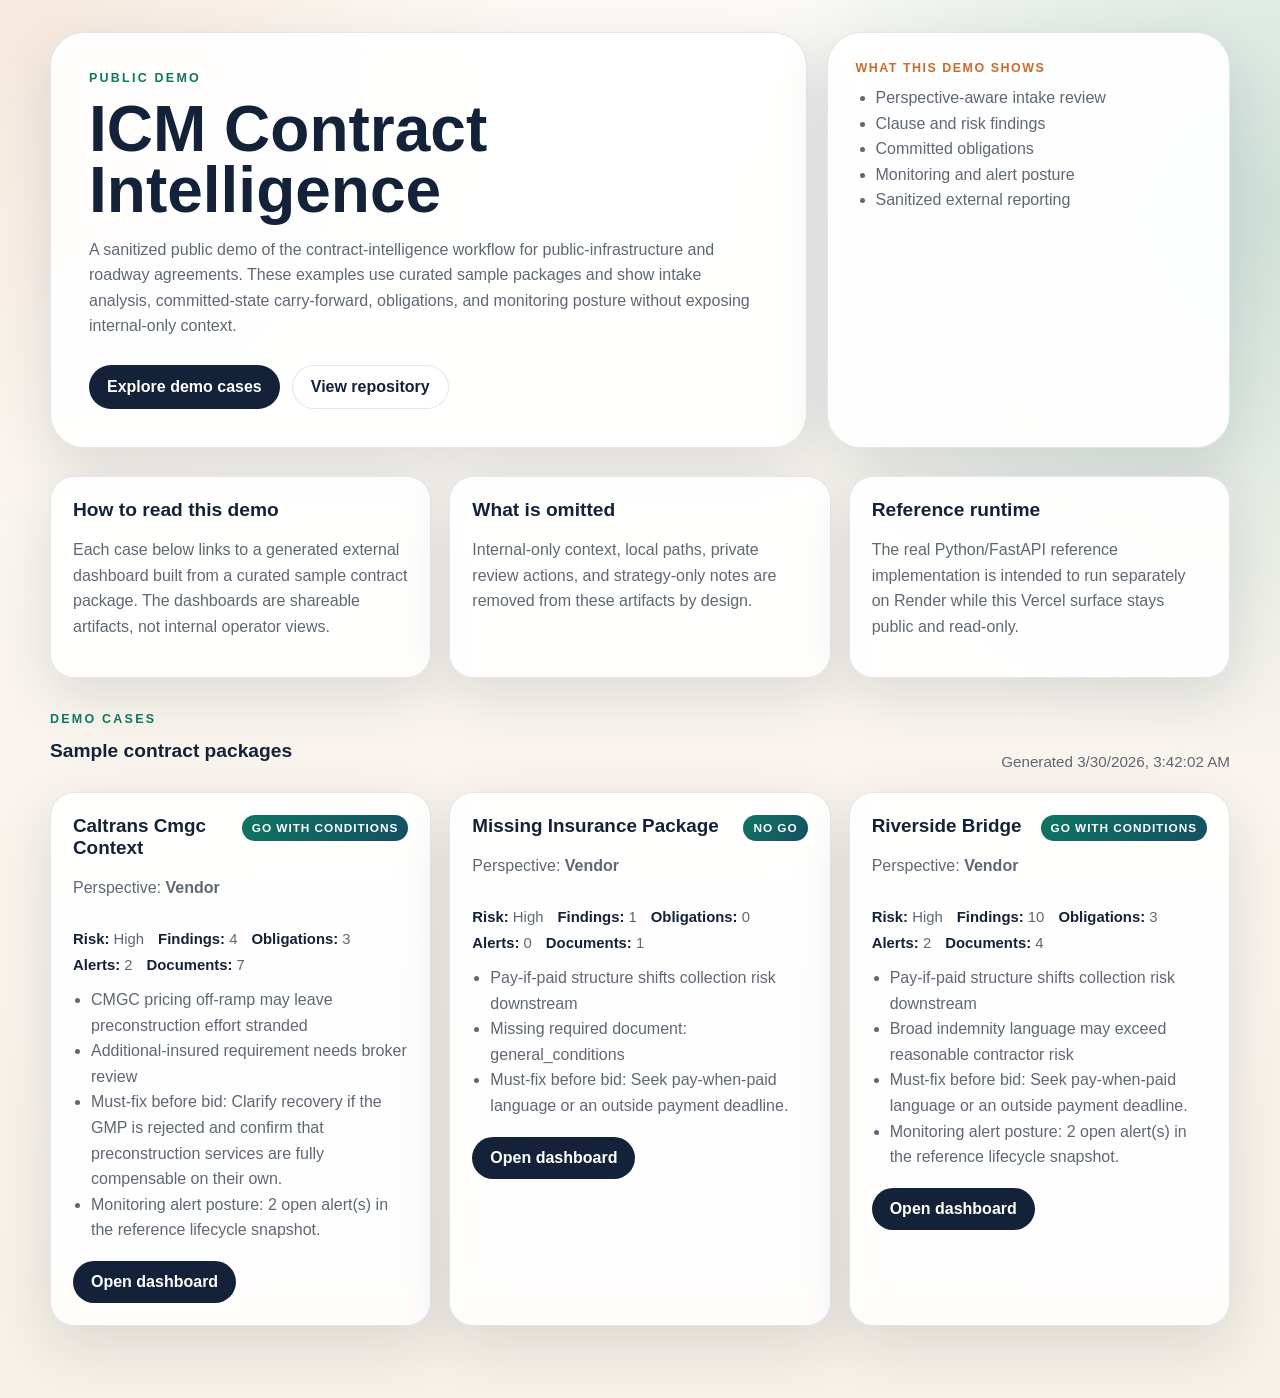
==== demo_site/index.html @ 8128413a "DemoSurface" ====
<!DOCTYPE html>
<html lang="en">
<head>
  <meta charset="utf-8">
  <meta name="viewport" content="width=device-width, initial-scale=1">
  <title>ICM Demo</title>
  <link rel="stylesheet" href="./styles.css">
</head>
<body>
  <div class="page-shell">
    <header class="hero">
      <div class="hero-copy">
        <p class="eyebrow">Public Demo</p>
        <h1>ICM Contract Intelligence</h1>
        <p class="lead">
          A sanitized public demo of the contract-intelligence workflow for public-infrastructure and roadway agreements.
          These examples use curated sample packages and show intake analysis, committed-state carry-forward, obligations,
          and monitoring posture without exposing internal-only context.
        </p>
        <div class="hero-actions">
          <a class="button button-primary" href="#demo-cases">Explore demo cases</a>
          <a class="button button-secondary" href="https://github.com/BDB-Labs/INTELLIGENT-CONTRACT-MANAGEMENT">View repository</a>
        </div>
      </div>
      <aside class="hero-panel">
        <p class="panel-label">What this demo shows</p>
        <ul>
          <li>Perspective-aware intake review</li>
          <li>Clause and risk findings</li>
          <li>Committed obligations</li>
          <li>Monitoring and alert posture</li>
          <li>Sanitized external reporting</li>
        </ul>
      </aside>
    </header>

    <main>
      <section class="overview-grid">
        <article class="info-card">
          <h2>How to read this demo</h2>
          <p>
            Each case below links to a generated external dashboard built from a curated sample contract package.
            The dashboards are shareable artifacts, not internal operator views.
          </p>
        </article>
        <article class="info-card">
          <h2>What is omitted</h2>
          <p>
            Internal-only context, local paths, private review actions, and strategy-only notes are removed from these artifacts by design.
          </p>
        </article>
        <article class="info-card">
          <h2>Reference runtime</h2>
          <p>
            The real Python/FastAPI reference implementation is intended to run separately on Render while this Vercel surface stays public and read-only.
          </p>
        </article>
      </section>

      <section id="demo-cases" class="cases-section">
        <div class="section-head">
          <div>
            <p class="eyebrow">Demo Cases</p>
            <h2>Sample contract packages</h2>
          </div>
          <p id="generated-at" class="generated-at"></p>
        </div>
        <div id="case-grid" class="case-grid">
          <article class="loading-card">
            <p>Loading demo cases…</p>
          </article>
        </div>
      </section>
    </main>
  </div>

  <script src="./app.js"></script>
</body>
</html>
---- demo_site/styles.css ----
:root {
  color-scheme: light;
  --ink: #132238;
  --muted: #5e6874;
  --bg: #f6f0e6;
  --paper: rgba(255, 255, 255, 0.92);
  --paper-strong: #ffffff;
  --accent: #0f7662;
  --accent-2: #c96b2c;
  --line: rgba(19, 34, 56, 0.11);
  --shadow: 0 18px 56px rgba(19, 34, 56, 0.12);
  --radius-xl: 34px;
  --radius-lg: 24px;
  --radius-md: 16px;
}

* {
  box-sizing: border-box;
}

body {
  margin: 0;
  font-family: "Avenir Next", "Segoe UI", sans-serif;
  color: var(--ink);
  background:
    radial-gradient(circle at 0% 0%, rgba(201, 107, 44, 0.12), transparent 28%),
    radial-gradient(circle at 100% 15%, rgba(15, 118, 98, 0.18), transparent 32%),
    linear-gradient(180deg, #fcfaf6 0%, var(--bg) 100%);
}

.page-shell {
  max-width: 1220px;
  margin: 0 auto;
  padding: 32px 20px 72px;
}

.hero {
  display: grid;
  grid-template-columns: minmax(0, 1.5fr) minmax(280px, 0.8fr);
  gap: 20px;
  align-items: stretch;
  margin-bottom: 28px;
}

.hero-copy,
.hero-panel,
.info-card,
.case-card,
.loading-card {
  background: var(--paper);
  border: 1px solid var(--line);
  box-shadow: var(--shadow);
}

.hero-copy {
  border-radius: var(--radius-xl);
  padding: 38px;
}

.hero-panel {
  border-radius: var(--radius-xl);
  padding: 28px;
}

.eyebrow {
  margin: 0 0 14px;
  color: var(--accent);
  text-transform: uppercase;
  letter-spacing: 0.18em;
  font-size: 0.78rem;
  font-weight: 700;
}

h1 {
  margin: 0;
  font-size: clamp(2.3rem, 5vw, 4.4rem);
  line-height: 0.95;
}

h2 {
  margin: 0 0 12px;
  font-size: 1.2rem;
}

.lead,
.info-card p,
.hero-panel li,
.case-card p,
.case-card li,
.generated-at {
  color: var(--muted);
  line-height: 1.6;
}

.hero-actions {
  display: flex;
  flex-wrap: wrap;
  gap: 12px;
  margin-top: 26px;
}

.button {
  display: inline-flex;
  align-items: center;
  justify-content: center;
  padding: 12px 18px;
  border-radius: 999px;
  font-weight: 700;
  text-decoration: none;
  transition: transform 140ms ease, opacity 140ms ease;
}

.button:hover {
  transform: translateY(-1px);
}

.button-primary {
  background: var(--ink);
  color: white;
}

.button-secondary {
  color: var(--ink);
  border: 1px solid var(--line);
  background: rgba(255, 255, 255, 0.66);
}

.panel-label {
  margin: 0 0 10px;
  color: var(--accent-2);
  font-weight: 700;
  text-transform: uppercase;
  letter-spacing: 0.12em;
  font-size: 0.78rem;
}

.hero-panel ul {
  margin: 0;
  padding-left: 20px;
}

.overview-grid {
  display: grid;
  grid-template-columns: repeat(3, minmax(0, 1fr));
  gap: 18px;
  margin-bottom: 34px;
}

.info-card,
.case-card,
.loading-card {
  border-radius: var(--radius-lg);
  padding: 22px;
}

.cases-section {
  margin-top: 14px;
}

.section-head {
  display: flex;
  align-items: flex-end;
  justify-content: space-between;
  gap: 18px;
  margin-bottom: 18px;
}

.generated-at {
  margin: 0;
  font-size: 0.95rem;
}

.case-grid {
  display: grid;
  grid-template-columns: repeat(auto-fit, minmax(280px, 1fr));
  gap: 18px;
}

.case-head {
  display: flex;
  justify-content: space-between;
  gap: 12px;
  align-items: flex-start;
}

.case-head h3 {
  margin: 0;
  font-size: 1.18rem;
}

.badge {
  padding: 6px 10px;
  border-radius: 999px;
  background: linear-gradient(135deg, var(--accent), #164e63);
  color: white;
  font-size: 0.74rem;
  text-transform: uppercase;
  letter-spacing: 0.08em;
  font-weight: 700;
  flex-shrink: 0;
}

.stats {
  display: flex;
  flex-wrap: wrap;
  gap: 10px 14px;
  margin: 14px 0;
  color: var(--muted);
  font-size: 0.93rem;
}

.stats strong {
  color: var(--ink);
}

.case-card ul {
  padding-left: 18px;
  margin: 0 0 18px;
}

.case-card a {
  width: fit-content;
}

@media (max-width: 960px) {
  .hero,
  .overview-grid {
    grid-template-columns: 1fr;
  }

  .section-head {
    flex-direction: column;
    align-items: flex-start;
  }
}
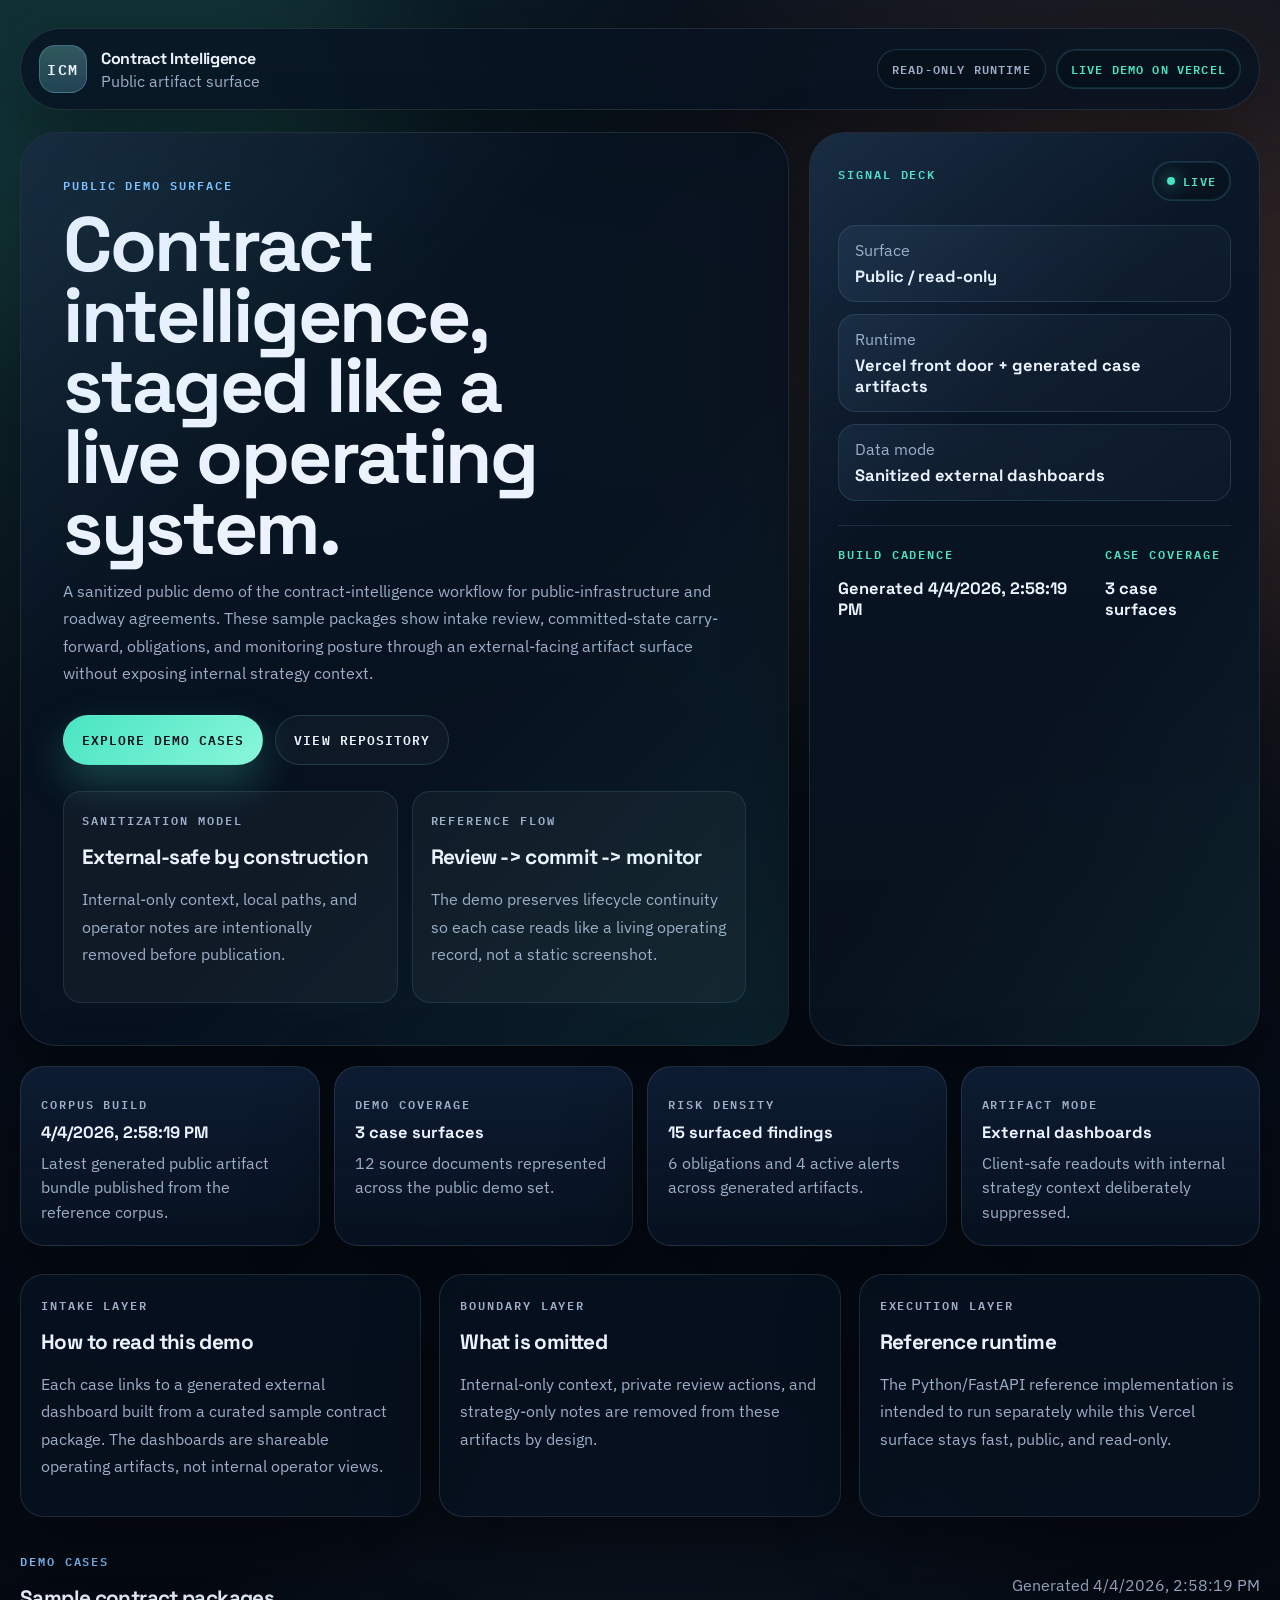
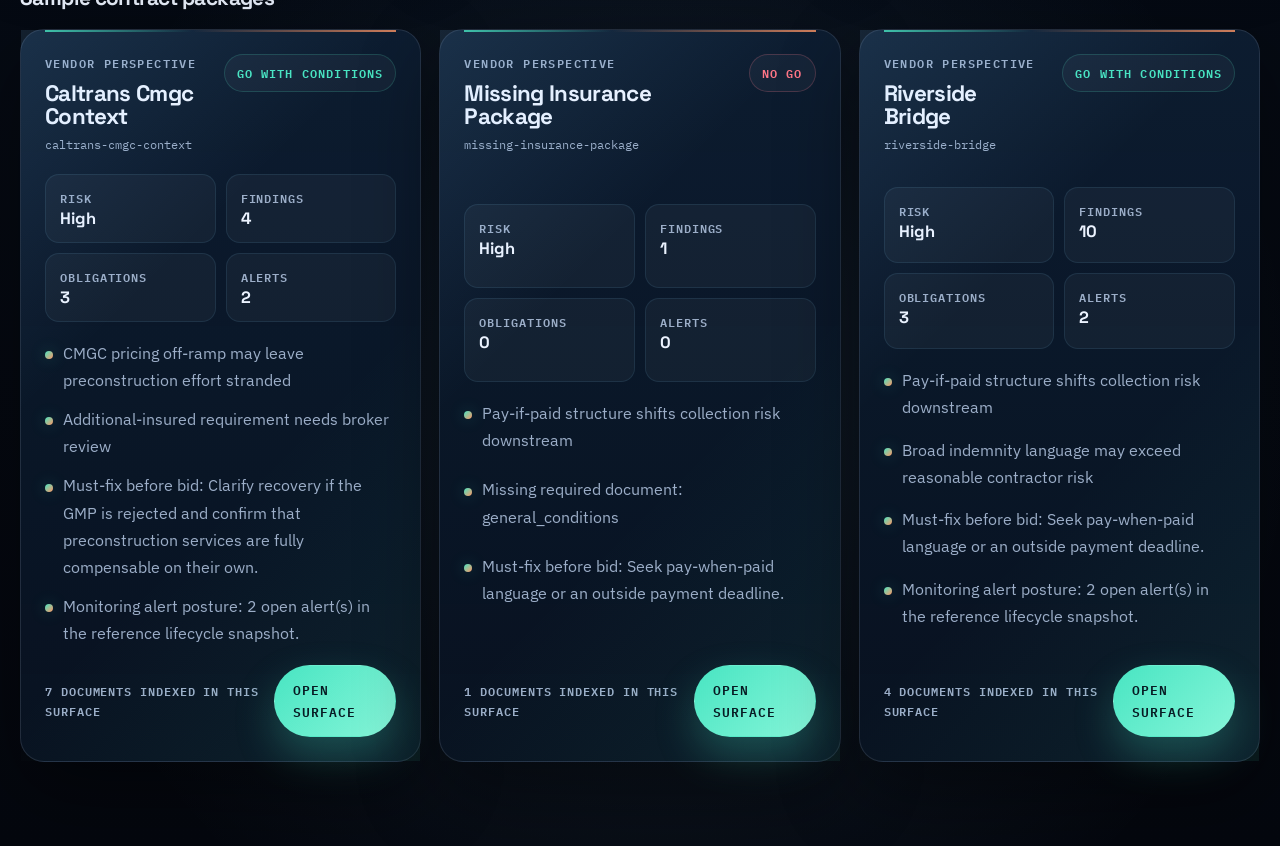
==== commit cef19d2b: "Redesign ICM demo surface" ====
--- a/demo_site/index.html
+++ b/demo_site/index.html
@@ -3,56 +3,119 @@
 <head>
   <meta charset="utf-8">
   <meta name="viewport" content="width=device-width, initial-scale=1">
+  <meta name="theme-color" content="#07111d">
   <title>ICM Demo</title>
+  <link rel="preconnect" href="https://fonts.googleapis.com">
+  <link rel="preconnect" href="https://fonts.gstatic.com" crossorigin>
+  <link href="https://fonts.googleapis.com/css2?family=IBM+Plex+Mono:wght@500;600&family=IBM+Plex+Sans:wght@400;500;600;700&family=Space+Grotesk:wght@500;700&display=swap" rel="stylesheet">
+  <link rel="icon" href="/favicon.svg" type="image/svg+xml">
   <link rel="stylesheet" href="./styles.css">
 </head>
 <body>
+  <div class="background-grid" aria-hidden="true"></div>
+  <div class="background-orb background-orb-left" aria-hidden="true"></div>
+  <div class="background-orb background-orb-right" aria-hidden="true"></div>
   <div class="page-shell">
-    <header class="hero">
-      <div class="hero-copy">
-        <p class="eyebrow">Public Demo</p>
-        <h1>ICM Contract Intelligence</h1>
-        <p class="lead">
-          A sanitized public demo of the contract-intelligence workflow for public-infrastructure and roadway agreements.
-          These examples use curated sample packages and show intake analysis, committed-state carry-forward, obligations,
-          and monitoring posture without exposing internal-only context.
-        </p>
-        <div class="hero-actions">
-          <a class="button button-primary" href="#demo-cases">Explore demo cases</a>
-          <a class="button button-secondary" href="https://github.com/BDB-Labs/INTELLIGENT-CONTRACT-MANAGEMENT">View repository</a>
-        </div>
+    <header class="topbar">
+      <a class="wordmark" href="/">
+        <span class="wordmark-mark">ICM</span>
+        <span class="wordmark-copy">
+          <strong>Contract Intelligence</strong>
+          <span>Public artifact surface</span>
+        </span>
+      </a>
+      <div class="topbar-status">
+        <span class="status-chip">Read-only runtime</span>
+        <span class="status-chip status-chip-live">Live demo on Vercel</span>
       </div>
-      <aside class="hero-panel">
-        <p class="panel-label">What this demo shows</p>
-        <ul>
-          <li>Perspective-aware intake review</li>
-          <li>Clause and risk findings</li>
-          <li>Committed obligations</li>
-          <li>Monitoring and alert posture</li>
-          <li>Sanitized external reporting</li>
-        </ul>
-      </aside>
     </header>
 
     <main>
+      <section class="hero">
+        <div class="hero-copy">
+          <p class="eyebrow">Public Demo Surface</p>
+          <h1>Contract intelligence, staged like a live operating system.</h1>
+          <p class="lead">
+            A sanitized public demo of the contract-intelligence workflow for public-infrastructure and roadway agreements.
+            These sample packages show intake review, committed-state carry-forward, obligations, and monitoring posture
+            through an external-facing artifact surface without exposing internal strategy context.
+          </p>
+          <div class="hero-actions">
+            <a class="button button-primary" href="#demo-cases">Explore demo cases</a>
+            <a class="button button-secondary" href="https://github.com/BDB-Labs/INTELLIGENT-CONTRACT-MANAGEMENT">View repository</a>
+          </div>
+          <div class="hero-meta-grid">
+            <article class="hero-meta-card">
+              <p class="meta-label">Sanitization model</p>
+              <h2>External-safe by construction</h2>
+              <p>Internal-only context, local paths, and operator notes are intentionally removed before publication.</p>
+            </article>
+            <article class="hero-meta-card">
+              <p class="meta-label">Reference flow</p>
+              <h2>Review -> commit -> monitor</h2>
+              <p>The demo preserves lifecycle continuity so each case reads like a living operating record, not a static screenshot.</p>
+            </article>
+          </div>
+        </div>
+        <aside class="hero-panel">
+          <div class="panel-header">
+            <p class="panel-label">Signal Deck</p>
+            <span class="panel-pulse">Live</span>
+          </div>
+          <div class="signal-stack">
+            <article class="signal-blade">
+              <span>Surface</span>
+              <strong>Public / read-only</strong>
+            </article>
+            <article class="signal-blade">
+              <span>Runtime</span>
+              <strong>Vercel front door + generated case artifacts</strong>
+            </article>
+            <article class="signal-blade">
+              <span>Data mode</span>
+              <strong>Sanitized external dashboards</strong>
+            </article>
+          </div>
+          <div class="hero-telemetry">
+            <div>
+              <p class="meta-label">Build cadence</p>
+              <strong id="hero-generated-at">Awaiting manifest</strong>
+            </div>
+            <div>
+              <p class="meta-label">Case coverage</p>
+              <strong id="hero-case-count">0 case surfaces</strong>
+            </div>
+          </div>
+        </aside>
+      </section>
+
+      <section id="signal-strip" class="signal-strip">
+        <article class="loading-card signal-card">
+          <p>Loading build telemetry…</p>
+        </article>
+      </section>
+
       <section class="overview-grid">
         <article class="info-card">
+          <p class="meta-label">Intake layer</p>
           <h2>How to read this demo</h2>
           <p>
-            Each case below links to a generated external dashboard built from a curated sample contract package.
-            The dashboards are shareable artifacts, not internal operator views.
+            Each case links to a generated external dashboard built from a curated sample contract package.
+            The dashboards are shareable operating artifacts, not internal operator views.
           </p>
         </article>
         <article class="info-card">
+          <p class="meta-label">Boundary layer</p>
           <h2>What is omitted</h2>
           <p>
-            Internal-only context, local paths, private review actions, and strategy-only notes are removed from these artifacts by design.
+            Internal-only context, private review actions, and strategy-only notes are removed from these artifacts by design.
           </p>
         </article>
         <article class="info-card">
+          <p class="meta-label">Execution layer</p>
           <h2>Reference runtime</h2>
           <p>
-            The real Python/FastAPI reference implementation is intended to run separately on Render while this Vercel surface stays public and read-only.
+            The Python/FastAPI reference implementation is intended to run separately while this Vercel surface stays fast, public, and read-only.
           </p>
         </article>
       </section>
--- a/demo_site/styles.css
+++ b/demo_site/styles.css
@@ -1,113 +1,316 @@
 :root {
-  color-scheme: light;
-  --ink: #132238;
-  --muted: #5e6874;
-  --bg: #f6f0e6;
-  --paper: rgba(255, 255, 255, 0.92);
-  --paper-strong: #ffffff;
-  --accent: #0f7662;
-  --accent-2: #c96b2c;
-  --line: rgba(19, 34, 56, 0.11);
-  --shadow: 0 18px 56px rgba(19, 34, 56, 0.12);
-  --radius-xl: 34px;
+  color-scheme: dark;
+  --bg: #07111d;
+  --bg-deep: #030711;
+  --panel: rgba(8, 19, 34, 0.82);
+  --panel-strong: rgba(13, 29, 51, 0.96);
+  --panel-soft: rgba(10, 23, 40, 0.68);
+  --ink: #ecf3ff;
+  --muted: #9caec8;
+  --line: rgba(148, 163, 184, 0.18);
+  --line-strong: rgba(125, 211, 252, 0.24);
+  --accent: #48e5c2;
+  --accent-2: #ff9666;
+  --accent-3: #7dc3ff;
+  --good: #66efc6;
+  --warn: #ffbc69;
+  --risk: #ff7687;
+  --shadow: 0 30px 80px rgba(0, 0, 0, 0.42);
+  --radius-xl: 36px;
   --radius-lg: 24px;
-  --radius-md: 16px;
+  --radius-md: 18px;
+  --radius-sm: 14px;
 }
 
 * {
   box-sizing: border-box;
 }
 
+html {
+  scroll-behavior: smooth;
+}
+
 body {
   margin: 0;
-  font-family: "Avenir Next", "Segoe UI", sans-serif;
+  min-height: 100vh;
+  position: relative;
+  overflow-x: hidden;
   color: var(--ink);
+  font-family: "IBM Plex Sans", "Avenir Next", "Segoe UI Variable Text", sans-serif;
   background:
-    radial-gradient(circle at 0% 0%, rgba(201, 107, 44, 0.12), transparent 28%),
-    radial-gradient(circle at 100% 15%, rgba(15, 118, 98, 0.18), transparent 32%),
-    linear-gradient(180deg, #fcfaf6 0%, var(--bg) 100%);
+    radial-gradient(circle at 12% 10%, rgba(72, 229, 194, 0.14), transparent 24%),
+    radial-gradient(circle at 86% 14%, rgba(255, 150, 102, 0.18), transparent 24%),
+    radial-gradient(circle at 52% 82%, rgba(125, 195, 255, 0.12), transparent 30%),
+    linear-gradient(180deg, #08111d 0%, #060c16 48%, #04070e 100%);
+}
+
+body::after {
+  content: "";
+  position: fixed;
+  inset: 0;
+  pointer-events: none;
+  background:
+    linear-gradient(rgba(125, 195, 255, 0.05) 1px, transparent 1px),
+    linear-gradient(90deg, rgba(125, 195, 255, 0.05) 1px, transparent 1px);
+  background-size: 34px 34px;
+  mask-image: linear-gradient(180deg, rgba(0, 0, 0, 0.7), transparent 90%);
+  opacity: 0.34;
+}
+
+.background-grid,
+.background-orb {
+  position: fixed;
+  pointer-events: none;
+}
+
+.background-grid {
+  inset: 0;
+  background:
+    radial-gradient(circle at center, rgba(72, 229, 194, 0.09), transparent 48%);
+  opacity: 0.4;
+}
+
+.background-orb {
+  width: 34rem;
+  height: 34rem;
+  border-radius: 999px;
+  filter: blur(72px);
+  opacity: 0.18;
+}
+
+.background-orb-left {
+  top: -12rem;
+  left: -10rem;
+  background: rgba(72, 229, 194, 0.45);
+}
+
+.background-orb-right {
+  top: 6rem;
+  right: -10rem;
+  background: rgba(255, 150, 102, 0.34);
 }
 
 .page-shell {
-  max-width: 1220px;
+  position: relative;
+  z-index: 1;
+  max-width: 1280px;
   margin: 0 auto;
-  padding: 32px 20px 72px;
-}
-
-.hero {
-  display: grid;
-  grid-template-columns: minmax(0, 1.5fr) minmax(280px, 0.8fr);
-  gap: 20px;
-  align-items: stretch;
-  margin-bottom: 28px;
-}
-
+  padding: 28px 20px 84px;
+}
+
+.topbar,
 .hero-copy,
 .hero-panel,
+.signal-card,
 .info-card,
 .case-card,
 .loading-card {
-  background: var(--paper);
+  background: var(--panel);
   border: 1px solid var(--line);
   box-shadow: var(--shadow);
+  backdrop-filter: blur(18px);
+}
+
+.topbar {
+  display: flex;
+  align-items: center;
+  justify-content: space-between;
+  gap: 18px;
+  padding: 16px 18px;
+  border-radius: 999px;
+  margin-bottom: 22px;
+}
+
+.wordmark {
+  display: inline-flex;
+  align-items: center;
+  gap: 14px;
+  color: var(--ink);
+  text-decoration: none;
+}
+
+.wordmark-mark {
+  display: inline-grid;
+  place-items: center;
+  width: 48px;
+  height: 48px;
+  border-radius: 16px;
+  background:
+    linear-gradient(135deg, rgba(72, 229, 194, 0.22), rgba(125, 195, 255, 0.22)),
+    linear-gradient(180deg, rgba(255, 255, 255, 0.12), rgba(255, 255, 255, 0.02));
+  border: 1px solid rgba(125, 211, 252, 0.28);
+  font-family: "IBM Plex Mono", monospace;
+  font-size: 0.96rem;
+  font-weight: 600;
+  letter-spacing: 0.12em;
+}
+
+.wordmark-copy {
+  display: grid;
+  gap: 2px;
+}
+
+.wordmark-copy strong {
+  font-family: "Space Grotesk", "Avenir Next", sans-serif;
+  font-size: 1rem;
+  letter-spacing: -0.02em;
+}
+
+.wordmark-copy span,
+.generated-at,
+.signal-blade span,
+.meta-label,
+.case-slug,
+.case-footnote,
+.case-metric span,
+.topbar-status,
+.loading-card p {
+  color: var(--muted);
+}
+
+.topbar-status {
+  display: flex;
+  flex-wrap: wrap;
+  gap: 10px;
+  justify-content: flex-end;
+}
+
+.status-chip,
+.panel-pulse {
+  display: inline-flex;
+  align-items: center;
+  gap: 8px;
+  border-radius: 999px;
+  padding: 9px 14px;
+  font-family: "IBM Plex Mono", monospace;
+  font-size: 0.73rem;
+  font-weight: 600;
+  letter-spacing: 0.1em;
+  text-transform: uppercase;
+  border: 1px solid rgba(125, 211, 252, 0.18);
+  background: rgba(7, 17, 29, 0.72);
+}
+
+.status-chip-live,
+.panel-pulse {
+  color: var(--accent);
+  box-shadow: inset 0 0 0 1px rgba(72, 229, 194, 0.12);
+}
+
+.panel-pulse::before {
+  content: "";
+  width: 8px;
+  height: 8px;
+  border-radius: 999px;
+  background: currentColor;
+  box-shadow: 0 0 16px currentColor;
+}
+
+.hero {
+  display: grid;
+  grid-template-columns: minmax(0, 1.45fr) minmax(300px, 0.85fr);
+  gap: 20px;
+  align-items: stretch;
+  margin-bottom: 20px;
+}
+
+.hero-copy,
+.hero-panel {
+  position: relative;
+  overflow: hidden;
+  border-radius: var(--radius-xl);
+}
+
+.hero-copy::before,
+.hero-panel::before,
+.case-card::before {
+  content: "";
+  position: absolute;
+  inset: 0;
+  pointer-events: none;
+  background: linear-gradient(135deg, rgba(125, 195, 255, 0.12), transparent 34%, transparent 60%, rgba(72, 229, 194, 0.08));
 }
 
 .hero-copy {
-  border-radius: var(--radius-xl);
-  padding: 38px;
+  padding: 42px;
 }
 
 .hero-panel {
-  border-radius: var(--radius-xl);
   padding: 28px;
+  background:
+    linear-gradient(180deg, rgba(10, 23, 40, 0.94), rgba(6, 13, 23, 0.84)),
+    var(--panel-strong);
+}
+
+.eyebrow,
+.panel-label,
+.meta-label {
+  margin: 0 0 14px;
+  font-family: "IBM Plex Mono", monospace;
+  text-transform: uppercase;
+  letter-spacing: 0.16em;
+  font-size: 0.75rem;
+  font-weight: 600;
 }
 
 .eyebrow {
-  margin: 0 0 14px;
+  color: var(--accent-3);
+}
+
+.panel-label,
+.meta-label {
   color: var(--accent);
-  text-transform: uppercase;
-  letter-spacing: 0.18em;
-  font-size: 0.78rem;
-  font-weight: 700;
+}
+
+h1,
+h2,
+h3 {
+  margin: 0;
+  font-family: "Space Grotesk", "Avenir Next", sans-serif;
+  letter-spacing: -0.03em;
 }
 
 h1 {
-  margin: 0;
-  font-size: clamp(2.3rem, 5vw, 4.4rem);
-  line-height: 0.95;
+  max-width: 11ch;
+  font-size: clamp(2.9rem, 6vw, 5.6rem);
+  line-height: 0.92;
 }
 
 h2 {
-  margin: 0 0 12px;
-  font-size: 1.2rem;
+  font-size: 1.3rem;
 }
 
 .lead,
 .info-card p,
-.hero-panel li,
+.hero-meta-card p,
 .case-card p,
-.case-card li,
-.generated-at {
+.highlight-list li {
   color: var(--muted);
-  line-height: 1.6;
+  line-height: 1.7;
 }
 
 .hero-actions {
   display: flex;
   flex-wrap: wrap;
   gap: 12px;
-  margin-top: 26px;
+  margin-top: 28px;
 }
 
 .button {
   display: inline-flex;
   align-items: center;
   justify-content: center;
-  padding: 12px 18px;
+  gap: 10px;
+  padding: 13px 18px;
   border-radius: 999px;
-  font-weight: 700;
+  border: 1px solid transparent;
+  font-family: "IBM Plex Mono", monospace;
+  font-size: 0.8rem;
+  font-weight: 600;
+  letter-spacing: 0.08em;
   text-decoration: none;
-  transition: transform 140ms ease, opacity 140ms ease;
+  text-transform: uppercase;
+  transition: transform 150ms ease, box-shadow 150ms ease, border-color 150ms ease;
 }
 
 .button:hover {
@@ -115,46 +318,126 @@
 }
 
 .button-primary {
-  background: var(--ink);
-  color: white;
+  color: #04101b;
+  background: linear-gradient(135deg, var(--accent), #8af6da);
+  box-shadow: 0 18px 40px rgba(72, 229, 194, 0.25);
 }
 
 .button-secondary {
   color: var(--ink);
-  border: 1px solid var(--line);
-  background: rgba(255, 255, 255, 0.66);
-}
-
-.panel-label {
-  margin: 0 0 10px;
-  color: var(--accent-2);
-  font-weight: 700;
-  text-transform: uppercase;
-  letter-spacing: 0.12em;
-  font-size: 0.78rem;
-}
-
-.hero-panel ul {
-  margin: 0;
-  padding-left: 20px;
-}
-
-.overview-grid {
-  display: grid;
-  grid-template-columns: repeat(3, minmax(0, 1fr));
-  gap: 18px;
-  margin-bottom: 34px;
-}
-
+  background: rgba(255, 255, 255, 0.03);
+  border-color: rgba(125, 211, 252, 0.18);
+}
+
+.hero-meta-grid {
+  display: grid;
+  grid-template-columns: repeat(2, minmax(0, 1fr));
+  gap: 14px;
+  margin-top: 26px;
+}
+
+.hero-meta-card {
+  padding: 18px;
+  border-radius: var(--radius-md);
+  background: rgba(255, 255, 255, 0.04);
+  border: 1px solid rgba(125, 211, 252, 0.12);
+}
+
+.hero-meta-card h2 {
+  margin-bottom: 8px;
+}
+
+.panel-header,
+.hero-telemetry {
+  display: flex;
+  align-items: center;
+  justify-content: space-between;
+  gap: 14px;
+}
+
+.signal-stack {
+  display: grid;
+  gap: 12px;
+  margin: 24px 0;
+}
+
+.signal-blade {
+  display: grid;
+  gap: 6px;
+  padding: 14px 16px;
+  border-radius: var(--radius-md);
+  background: linear-gradient(135deg, rgba(125, 195, 255, 0.08), rgba(255, 255, 255, 0.02));
+  border: 1px solid rgba(125, 211, 252, 0.14);
+}
+
+.signal-blade strong,
+.hero-telemetry strong,
+.case-metric strong,
+.signal-card strong {
+  color: var(--ink);
+  font-family: "Space Grotesk", "Avenir Next", sans-serif;
+  font-size: 1.03rem;
+}
+
+.hero-telemetry {
+  align-items: flex-start;
+  padding-top: 18px;
+  border-top: 1px solid rgba(125, 211, 252, 0.14);
+}
+
+.signal-strip {
+  display: grid;
+  grid-template-columns: repeat(4, minmax(0, 1fr));
+  gap: 14px;
+  margin-bottom: 28px;
+}
+
+.signal-card,
 .info-card,
 .case-card,
 .loading-card {
   border-radius: var(--radius-lg);
-  padding: 22px;
+}
+
+.signal-card,
+.info-card,
+.loading-card {
+  padding: 20px;
+}
+
+.signal-card {
+  background:
+    linear-gradient(180deg, rgba(13, 29, 51, 0.9), rgba(8, 18, 33, 0.78)),
+    var(--panel);
+}
+
+.signal-card .eyebrow {
+  margin-bottom: 8px;
+}
+
+.signal-card p {
+  margin: 8px 0 0;
+  color: var(--muted);
+  line-height: 1.55;
+}
+
+.overview-grid {
+  display: grid;
+  grid-template-columns: repeat(3, minmax(0, 1fr));
+  gap: 18px;
+  margin-bottom: 34px;
+}
+
+.info-card {
+  background: rgba(8, 19, 34, 0.72);
+}
+
+.info-card h2 {
+  margin-bottom: 10px;
 }
 
 .cases-section {
-  margin-top: 14px;
+  margin-top: 8px;
 }
 
 .section-head {
@@ -165,71 +448,240 @@
   margin-bottom: 18px;
 }
 
-.generated-at {
-  margin: 0;
-  font-size: 0.95rem;
-}
-
 .case-grid {
   display: grid;
-  grid-template-columns: repeat(auto-fit, minmax(280px, 1fr));
+  grid-template-columns: repeat(auto-fit, minmax(310px, 1fr));
   gap: 18px;
+}
+
+.case-card {
+  position: relative;
+  display: grid;
+  gap: 18px;
+  padding: 24px;
+  background:
+    linear-gradient(180deg, rgba(12, 28, 48, 0.94), rgba(7, 16, 29, 0.86)),
+    var(--panel-strong);
+  transition: transform 180ms ease, border-color 180ms ease, box-shadow 180ms ease;
+  animation: rise-in 460ms ease both;
+  animation-delay: var(--card-delay, 0ms);
+}
+
+.case-card:hover {
+  transform: translateY(-4px);
+  border-color: rgba(125, 211, 252, 0.28);
+  box-shadow: 0 32px 80px rgba(0, 0, 0, 0.5);
+}
+
+.case-card::after {
+  content: "";
+  position: absolute;
+  left: 24px;
+  right: 24px;
+  top: 0;
+  height: 2px;
+  background: linear-gradient(90deg, var(--accent), transparent 42%, var(--accent-2));
+  opacity: 0.8;
 }
 
 .case-head {
   display: flex;
   justify-content: space-between;
+  gap: 14px;
+  align-items: flex-start;
+}
+
+.case-kicker {
+  margin: 0 0 8px;
+  font-family: "IBM Plex Mono", monospace;
+  font-size: 0.73rem;
+  font-weight: 600;
+  letter-spacing: 0.12em;
+  text-transform: uppercase;
+  color: var(--accent-3);
+}
+
+.case-head h3 {
+  margin: 0 0 6px;
+  font-size: 1.4rem;
+  line-height: 1.05;
+}
+
+.case-slug {
+  margin: 0;
+  font-family: "IBM Plex Mono", monospace;
+  font-size: 0.76rem;
+}
+
+.badge {
+  display: inline-flex;
+  align-items: center;
+  justify-content: center;
+  min-height: 38px;
+  padding: 8px 12px;
+  border-radius: 999px;
+  border: 1px solid rgba(125, 211, 252, 0.16);
+  background: rgba(255, 255, 255, 0.04);
+  font-family: "IBM Plex Mono", monospace;
+  font-size: 0.72rem;
+  font-weight: 600;
+  letter-spacing: 0.1em;
+  text-transform: uppercase;
+  color: var(--ink);
+  flex-shrink: 0;
+}
+
+.badge.badge-go_with_conditions,
+.badge.badge-low {
+  color: var(--accent);
+  border-color: rgba(72, 229, 194, 0.18);
+}
+
+.badge.badge-no_go,
+.badge.badge-high {
+  color: var(--risk);
+  border-color: rgba(255, 118, 135, 0.22);
+}
+
+.badge.badge-moderate,
+.badge.badge-medium {
+  color: var(--warn);
+  border-color: rgba(255, 188, 105, 0.22);
+}
+
+.case-stat-grid {
+  display: grid;
+  grid-template-columns: repeat(2, minmax(0, 1fr));
+  gap: 10px;
+}
+
+.case-metric {
+  padding: 13px 14px;
+  border-radius: var(--radius-sm);
+  background: rgba(255, 255, 255, 0.04);
+  border: 1px solid rgba(125, 211, 252, 0.1);
+}
+
+.case-metric span,
+.case-footnote {
+  display: block;
+  font-family: "IBM Plex Mono", monospace;
+  font-size: 0.72rem;
+  font-weight: 600;
+  letter-spacing: 0.08em;
+  text-transform: uppercase;
+}
+
+.highlight-list {
+  display: grid;
   gap: 12px;
-  align-items: flex-start;
-}
-
-.case-head h3 {
+  padding: 0;
   margin: 0;
-  font-size: 1.18rem;
-}
-
-.badge {
-  padding: 6px 10px;
+  list-style: none;
+}
+
+.highlight-list li {
+  position: relative;
+  padding-left: 18px;
+}
+
+.highlight-list li::before {
+  content: "";
+  position: absolute;
+  left: 0;
+  top: 0.7em;
+  width: 8px;
+  height: 8px;
   border-radius: 999px;
-  background: linear-gradient(135deg, var(--accent), #164e63);
-  color: white;
-  font-size: 0.74rem;
-  text-transform: uppercase;
-  letter-spacing: 0.08em;
-  font-weight: 700;
-  flex-shrink: 0;
-}
-
-.stats {
+  background: linear-gradient(135deg, var(--accent), var(--accent-2));
+  box-shadow: 0 0 16px rgba(72, 229, 194, 0.28);
+}
+
+.case-footer {
   display: flex;
-  flex-wrap: wrap;
-  gap: 10px 14px;
-  margin: 14px 0;
-  color: var(--muted);
-  font-size: 0.93rem;
-}
-
-.stats strong {
-  color: var(--ink);
-}
-
-.case-card ul {
-  padding-left: 18px;
-  margin: 0 0 18px;
-}
-
-.case-card a {
-  width: fit-content;
-}
-
-@media (max-width: 960px) {
+  align-items: center;
+  justify-content: space-between;
+  gap: 14px;
+  margin-top: auto;
+}
+
+.case-footnote {
+  max-width: 15rem;
+}
+
+.loading-card {
+  display: grid;
+  place-items: center;
+  min-height: 180px;
+  text-align: center;
+  background: rgba(8, 19, 34, 0.62);
+}
+
+@keyframes rise-in {
+  from {
+    opacity: 0;
+    transform: translateY(14px);
+  }
+
+  to {
+    opacity: 1;
+    transform: translateY(0);
+  }
+}
+
+@media (max-width: 1120px) {
   .hero,
+  .signal-strip,
   .overview-grid {
     grid-template-columns: 1fr;
   }
 
-  .section-head {
+  .signal-strip {
+    grid-template-columns: repeat(2, minmax(0, 1fr));
+  }
+}
+
+@media (max-width: 820px) {
+  .topbar,
+  .section-head,
+  .case-footer,
+  .hero-telemetry {
     flex-direction: column;
     align-items: flex-start;
   }
-}
+
+  .topbar-status {
+    justify-content: flex-start;
+  }
+
+  .hero-copy,
+  .hero-panel {
+    padding: 24px;
+  }
+
+  .hero-meta-grid,
+  .case-stat-grid,
+  .signal-strip {
+    grid-template-columns: 1fr;
+  }
+}
+
+@media (max-width: 620px) {
+  .page-shell {
+    padding: 18px 14px 58px;
+  }
+
+  h1 {
+    font-size: clamp(2.5rem, 15vw, 4rem);
+  }
+
+  .button,
+  .button-primary,
+  .button-secondary {
+    width: 100%;
+  }
+
+  .hero-actions {
+    display: grid;
+  }
+}
